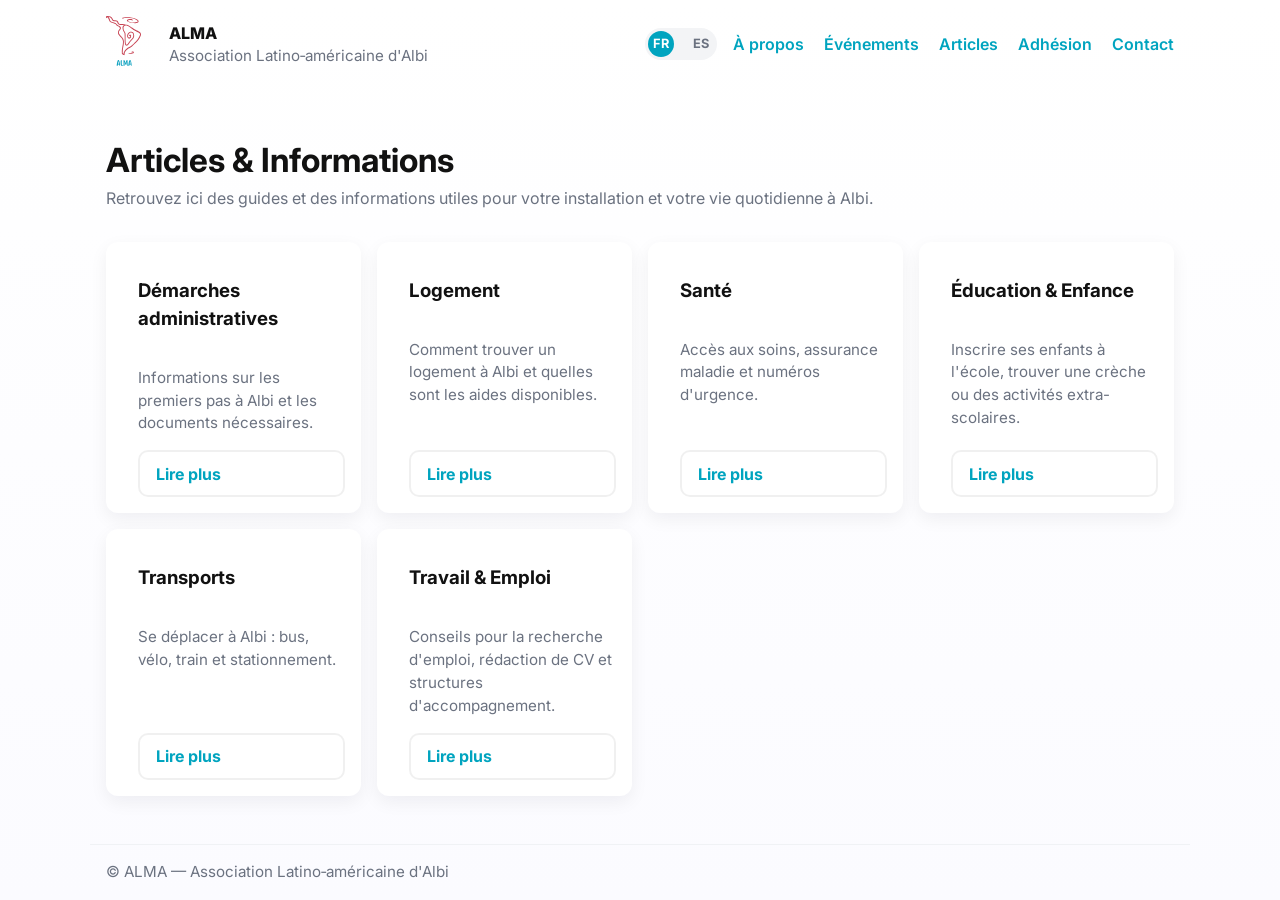
==== articles/index.html @ ea034746 "Add articles" ====
<!doctype html>
<html lang="fr">
<head>
  <meta charset="utf-8" />
  <meta name="viewport" content="width=device-width, initial-scale=1" />
  <title data-i18n="articles_page_title">Articles — ALMA</title>
  <link rel="preconnect" href="https://fonts.googleapis.com">
  <link rel="preconnect" href="https://fonts.gstatic.com" crossorigin>
  <link href="https://fonts.googleapis.com/css2?family=Inter:wght@300;400;600;800&display=swap" rel="stylesheet">
  <link rel="stylesheet" href="../style.css">
</head>
<body>
  <header class="container">
    <div class="nav" role="navigation" aria-label="Navigation principale">
      <div class="brand">
        <a href="../index.html" style="display:flex; align-items:center; gap:.75rem; color:inherit">
          <div class="logo" aria-hidden="true">
            <img src="../resources/logo_alma.svg" alt="Logo" height="50">
          </div>
          <div>
            <div style="font-weight:800">ALMA</div>
            <div class="small" data-i18n="subtitle">Association Latino‑américaine d'Albi</div>
          </div>
        </a>
      </div>

      <nav class="main-nav">
        <div id="langSwitch" class="lang-switch" role="switch" aria-checked="false" tabindex="0" aria-label="Changer de langue">
          <span class="lang-label left">FR</span>
          <span class="lang-label right">ES</span>
          <span class="lang-thumb"></span>
        </div>
        <button class="menu-btn" id="menuBtn" aria-expanded="false" aria-controls="mobileMenu">☰</button>
        <ul class="desktop-menu">
          <li><a href="../index.html#apropos" data-i18n="nav_about">À propos</a></li>
          <li><a href="../index.html#evenements" data-i18n="nav_events">Événements</a></li>
          <li><a href="../index.html#articles" data-i18n="nav_articles">Articles</a></li>
          <li><a href="../index.html#adhesion" data-i18n="nav_membership">Adhésion</a></li>
          <li><a href="../index.html#contact" data-i18n="nav_contact">Contact</a></li>
        </ul>
      </nav>
    </div>
    <div id="mobileMenu" class="mobile-menu" aria-hidden="true">
      <ul>
        <li><a href="../index.html#apropos" data-i18n="nav_about">À propos</a></li>
        <li><a href="../index.html#evenements" data-i18n="nav_events">Événements</a></li>
        <li><a href="../index.html#articles" data-i18n="nav_articles">Articles</a></li>
        <li><a href="../index.html#adhesion" data-i18n="nav_membership">Adhésion</a></li>
        <li><a href="../index.html#contact" data-i18n="nav_contact">Contact</a></li>
      </ul>
    </div>
  </header>

  <main class="container">
    <section>
      <h1 data-i18n="articles_title">Articles & Informations</h1>
      <p class="lead" data-i18n="articles_intro">Retrouvez ici des guides et des informations utiles pour votre installation et votre vie quotidienne à Albi.</p>
      
      <div class="card-grid" style="margin-top: 2rem;">
        <div class="card">
          <h3 data-i18n="art_admin_title">Démarches administratives</h3>
          <p class="small" data-i18n="art_admin_desc">Informations sur les premiers pas à Albi et les documents nécessaires.</p>
          <a href="template.html" class="btn btn-ghost" style="margin-top:auto" data-i18n="art_read_more">Lire plus</a>
        </div>
        <div class="card">
          <h3 data-i18n="art_housing_title">Logement</h3>
          <p class="small" data-i18n="art_housing_desc">Comment trouver un logement à Albi et quelles sont les aides disponibles.</p>
          <a href="template.html" class="btn btn-ghost" style="margin-top:auto" data-i18n="art_read_more">Lire plus</a>
        </div>
        <div class="card">
          <h3 data-i18n="art_health_title">Santé</h3>
          <p class="small" data-i18n="art_health_desc">Accès aux soins, assurance maladie et numéros d'urgence.</p>
          <a href="template.html" class="btn btn-ghost" style="margin-top:auto" data-i18n="art_read_more">Lire plus</a>
        </div>
        <div class="card">
            <h3 data-i18n="art_education_title">Éducation & Enfance</h3>
            <p class="small" data-i18n="art_education_desc">Inscrire ses enfants à l'école, trouver une crèche ou des activités extra-scolaires.</p>
            <a href="template.html" class="btn btn-ghost" style="margin-top:auto" data-i18n="art_read_more">Lire plus</a>
          </div>
          <div class="card">
            <h3 data-i18n="art_transport_title">Transports</h3>
            <p class="small" data-i18n="art_transport_desc">Se déplacer à Albi : bus, vélo, train et stationnement.</p>
            <a href="template.html" class="btn btn-ghost" style="margin-top:auto" data-i18n="art_read_more">Lire plus</a>
          </div>
          <div class="card">
            <h3 data-i18n="art_work_title">Travail & Emploi</h3>
            <p class="small" data-i18n="art_work_desc">Conseils pour la recherche d'emploi, rédaction de CV et structures d'accompagnement.</p>
            <a href="template.html" class="btn btn-ghost" style="margin-top:auto" data-i18n="art_read_more">Lire plus</a>
          </div>
      </div>
    </section>
  </main>

  <footer class="container">
    <div class="small">© ALMA — Association Latino‑américaine d'Albi</div>
  </footer>

  <script>
    const translations = {
      fr: {
        subtitle: "Association Latino‑américaine d'Albi",
        nav_about: "À propos",
        nav_events: "Événements",
        nav_articles: "Articles",
        nav_membership: "Adhésion",
        nav_contact: "Contact",
        articles_page_title: "Articles — ALMA",
        articles_title: "Articles & Informations",
        articles_intro: "Retrouvez ici des guides et des informations utiles pour votre installation et votre vie quotidienne à Albi.",
        art_admin_title: "Démarches administratives",
        art_admin_desc: "Informations sur les premiers pas à Albi et les documents nécessaires.",
        art_housing_title: "Logement",
        art_housing_desc: "Comment trouver un logement à Albi et quelles sont les aides disponibles.",
        art_health_title: "Santé",
        art_health_desc: "Accès aux soins, assurance maladie et numéros d'urgence.",
        art_education_title: "Éducation & Enfance",
        art_education_desc: "Inscrire ses enfants à l'école, trouver une crèche ou des activités extra-scolaires.",
        art_transport_title: "Transports",
        art_transport_desc: "Se déplacer à Albi : bus, vélo, train et stationnement.",
        art_work_title: "Travail & Emploi",
        art_work_desc: "Conseils pour la recherche d'emploi, rédaction de CV et structures d'accompagnement.",
        art_read_more: "Lire plus"
      },
      es: {
        subtitle: "Asociación Latinoamericana de Albi",
        nav_about: "Sobre nosotros",
        nav_events: "Eventos",
        nav_articles: "Artículos",
        nav_membership: "Afiliación",
        nav_contact: "Contacto",
        articles_page_title: "Artículos — ALMA",
        articles_title: "Artículos e Información",
        articles_intro: "Encuentre aquí guías e información útil para su instalación y vida diaria en Albi.",
        art_admin_title: "Trámites administrativos",
        art_admin_desc: "Información sobre los primeros pasos en Albi y los documentos necesarios.",
        art_housing_title: "Vivienda",
        art_housing_desc: "Cómo encontrar alojamiento en Albi y qué ayudas están disponibles.",
        art_health_title: "Salud",
        art_health_desc: "Acceso a la atención médica, seguro de salud y números de emergencia.",
        art_education_title: "Educación e Infancia",
        art_education_desc: "Inscribir a los niños en la escuela, encontrar una guardería o actividades extracurriculares.",
        art_transport_title: "Transporte",
        art_transport_desc: "Cómo moverse en Albi: autobús, bicicleta, tren y aparcamiento.",
        art_work_title: "Trabajo y Empleo",
        art_work_desc: "Consejos para la búsqueda de empleo, redacción de CV y estructuras de apoyo.",
        art_read_more: "Leer más"
      }
    };

    let currentLang = 'fr';
    const toggle = document.getElementById('langSwitch');

    function updateUrl(lang) {
      const url = new URL(window.location);
      url.searchParams.set('lang', lang);
      window.history.pushState({}, '', url);
    }

    function updateLang(lang, fromUserInteraction) {
      document.documentElement.lang = lang;
      document.querySelectorAll('[data-i18n]').forEach(el=>{
        const key = el.getAttribute('data-i18n');
        el.innerHTML = translations[lang][key];
      });
      if (fromUserInteraction) {
        updateUrl(lang);
      }
      toggle.classList.toggle('es', lang === 'es');
      toggle.setAttribute('aria-checked', lang === 'es');
      
      // Update links to include lang param
      document.querySelectorAll('a').forEach(a => {
          if (a.hostname === window.location.hostname) {
              const url = new URL(a.href);
              url.searchParams.set('lang', lang);
              a.href = url.toString();
          }
      });
    }

    function toggleLang(){
      currentLang = currentLang === 'fr' ? 'es' : 'fr';
      updateLang(currentLang, true);
    }

    const urlParams = new URLSearchParams(window.location.search);
    const langFromUrl = urlParams.get('lang');
    if (langFromUrl === 'es' || langFromUrl === 'fr') {
      currentLang = langFromUrl;
    } else {
      const browserLang = navigator.language.slice(0, 2);
      if (browserLang === 'es') {
        currentLang = 'es';
        updateUrl('es');
      }
    }
    updateLang(currentLang);

    toggle.addEventListener('click', toggleLang);
    toggle.addEventListener('keydown', e=>{ if(e.key==='Enter' || e.key===' ') toggleLang(); });

    const menuBtn = document.getElementById('menuBtn');
    const mobileMenu = document.getElementById('mobileMenu');

    menuBtn.addEventListener('click', () => {
      const isOpen = mobileMenu.classList.toggle('open');
      menuBtn.setAttribute('aria-expanded', isOpen);
      mobileMenu.setAttribute('aria-hidden', !isOpen);
    });
  </script>
</body>
</html>
---- style.css ----
html {
  scroll-behavior: smooth;
}

:root {
  --bg: #ffffff;
  --bg-darker: #f3f4f6;
  --muted: #6b7280;
  --accent: #00a4bf;
  --accent-2: #ce3a50;
  /* --accent: #d97706; */
  /* warm orange */
  /* --accent-2: #8b5cf6; */
  /* purple for contrast */
  --radius: 12px;
  --max-width: 1100px;
  font-family: 'Inter', system-ui, -apple-system, 'Segoe UI', Roboto, 'Helvetica Neue', Arial;
}

* {
  box-sizing: border-box
}

body {
  margin: 0;
  background: linear-gradient(180deg, #fff 0%, #fbfbff 100%);
  color: #111;
  line-height: 1.5
}

a {
  color: var(--accent);
  text-decoration: none
}

.container {
  max-width: var(--max-width);
  margin: 0 auto;
  padding: 1rem
}

/* Header */
header {
  background: transparent;
  padding: 0.6rem 0
}

.nav {
  display: flex;
  align-items: center;
  justify-content: space-between;
  gap: 1rem
}

.brand {
  display: flex;
  align-items: center;
  gap: .75rem
}

.logo {
  margin-right: 1rem;
}

nav ul {
  display: flex;
  gap: 1rem;
  margin: 0;
  padding: 0;
  list-style: none
}

nav li {
  font-weight: 600
}

.main-nav {
  display: flex;
  align-items: center;
  gap: 1rem;
}

.mobile-menu ul {
  list-style: none;
  margin: 0;
  padding: 0;
}

.mobile-menu li {
  padding: .5rem 0;
  text-align: center;
  background: var(--bg-darker);
  border-radius: var(--radius);
  margin: .5rem 0;
}

.mobile-menu li a {
  color: var(--muted);
  display: block;
  width: 100%;
  height: 100%;
}

/* mobile nav toggle */
.menu-btn {
  display: none;
  background: none;
  border: 0;
  font-size: 1.2rem
}



/* Hero */
.hero {
  display: grid;
  grid-template-columns: 1fr;
  gap: 1rem;
  align-items: center;
  padding: 2.4rem 0
}

.hero-inner {
  display: flex;
  flex-direction: column;
  gap: 1rem
}

.eyebrow {
  color: var(--muted);
  font-weight: 600
}

h1 {
  font-size: clamp(1.6rem, 2.6vw, 2.4rem);
  margin: 0
}

p.lead {
  margin: 0;
  color: var(--muted)
}

.ctas {
  display: flex;
  gap: .75rem;
  flex-wrap: wrap
}

.btn {
  display: inline-flex;
  align-items: center;
  gap: .5rem;
  padding: .6rem 1rem;
  border-radius: 10px;
  border: 0;
  cursor: pointer;
  font-weight: 700
}

.btn-primary {
  background: var(--accent);
  color: white
}

.btn-ghost {
  background: transparent;
  color: var(--accent);
  border: 2px solid rgba(0, 0, 0, 0.06)
}

/* Sections */
section {
  padding: 2rem 0
}

.card-grid {
  display: grid;
  gap: 1rem;
  grid-template-columns: repeat(auto-fit, minmax(220px, 1fr))
}

.card {
  background: white;
  border-radius: var(--radius);
  padding: 1rem;
  box-shadow: 0 6px 18px rgba(15, 23, 42, 0.06);
  display: flex; /* Make card a flex container */
  flex-direction: column; /* Stack children vertically */
}

.small {
  font-size: .95rem;
  color: var(--muted)
}

/* Contact */
form {
  display: grid;
  gap: .6rem
}

input,
textarea {
  padding: .6rem;
  border-radius: 8px;
  border: 1px solid #e6e9ef;
  font-family: inherit
}

/* align labels and fields nicely */
form label {
  display: flex;
  flex-direction: column;
  gap: .25rem
}

textarea {
  min-height: 120px;
  resize: vertical
}

footer {
  padding: 1.4rem 0;
  border-top: 1px solid #f0f2f5;
  color: var(--muted)
}

/* Responsive adjustments */
@media (min-width:800px) {
  .hero {
    grid-template-columns: 1fr 420px
  }

  .hero-inner {
    padding-right: 1rem
  }

  nav ul {
    gap: 1.25rem
  }

  .menu-btn {
    display: none
  }

  .mobile-menu {
    display: none;
  }
}

@media (max-width:799px) {
  nav ul {
    display: none
  }

  .menu-btn {
    display: inline-flex
  }

  .mobile-menu {
    overflow: hidden;
    max-height: 0;
    transition: max-height 0.3s ease-in-out;
  }

  .mobile-menu.open {
    max-height: 500px; /* arbitrary large value */
    padding: 1rem 0;
  }
}

/* language switch */
.lang-switch {
  position: relative;
  width: 72px;
  height: 32px;
  border-radius: 999px;
  background: var(--bg-darker);
  cursor: pointer;
  display: flex;
  align-items: center;
  justify-content: space-between;
  padding: 0 8px;
  font-weight: 700;
  font-size: .8rem;
  color: var(--muted)
}

.lang-switch .lang-thumb {
  position: absolute;
  top: 3px;
  left: 3px;
  width: 26px;
  height: 26px;
  border-radius: 50%;
  background: var(--accent);
  transition: transform .25s ease
}

.lang-switch.es .lang-thumb {
  transform: translateX(40px)
}

.lang-switch .lang-label {
  z-index: 1;
  transition: color .25s ease
}

.lang-switch:not(.es) .lang-label.left {
  color: white
}

.lang-switch.es .lang-label.right {
  color: white
}

/* small polish */
.muted {
  color: var(--muted)
}

.pill {
  display: inline-block;
  padding: .25rem .6rem;
  background: #f3f4f6;
  border-radius: 999px;
  font-weight: 600
}

/* New styles for card with image */
@media (min-width: 800px) {
  .card-with-image-grid {
    display: grid;
    grid-template-columns: 1fr 1fr;
    gap: 0; /* Remove gap to make columns touch */
    padding: 0; /* Remove padding from the grid container itself */
    overflow: hidden; /* Ensure border-radius clips children */
  }

  .card-with-image-grid .card-content {
    display: contents; /* Makes the wrapper part of the grid */
  }

  .card-with-image-grid .card-body {
    padding: 1rem; /* Keep padding for the text content */
    padding-left: 0;
    justify-content: center; /* Center content vertically */
    height: 100%; /* Ensure it fills the grid cell height */
  }

  .card-with-image-grid .card-image {
    width: 100%;
    height: 100%;
  }

  .card-with-image-grid .card-image img {
    width: 100%;
    height: 100%;
    object-fit: cover;
    border-radius: 0 var(--radius) var(--radius) 0; /* Rounded corners on the right side */
  }

  .card {
    padding-left: 2rem;
  }
}

/* Fallback for smaller screens */
@media (max-width: 799px) {
  .card-with-image-grid .card-content {
    display: flex;
    flex-direction: column;
    gap: 1rem;
  }

  .card-with-image-grid .card-image {
    width: 100%;
  }

  .card-with-image-grid .card-image img {
    width: 100%;
    border-radius: var(--radius);
  }
}
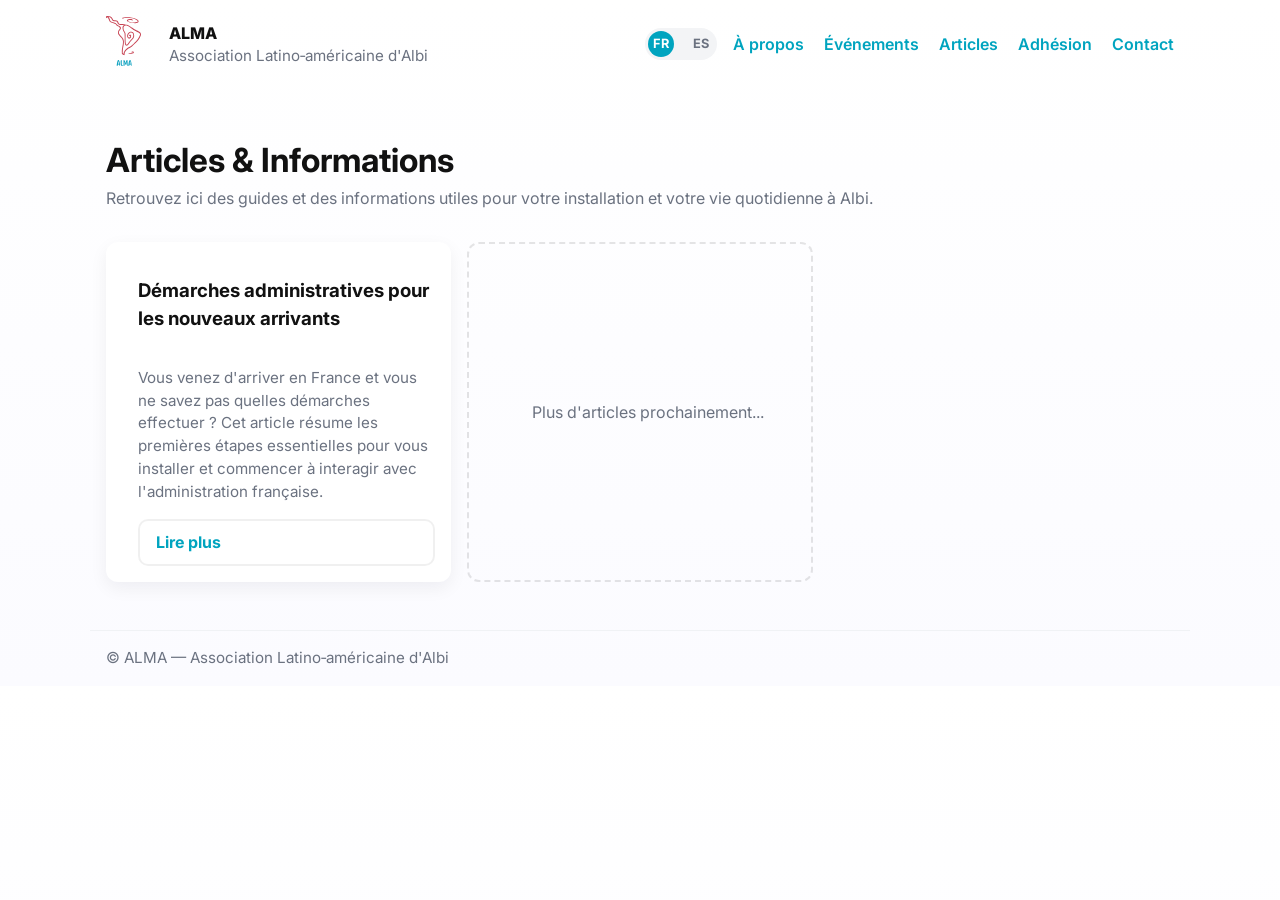
==== commit a6ff6d9f: "Fix article grid and add an article" ====
--- a/articles/index.html
+++ b/articles/index.html
@@ -56,37 +56,16 @@
       <h1 data-i18n="articles_title">Articles & Informations</h1>
       <p class="lead" data-i18n="articles_intro">Retrouvez ici des guides et des informations utiles pour votre installation et votre vie quotidienne à Albi.</p>
       
-      <div class="card-grid" style="margin-top: 2rem;">
+      <div class="card-grid card-grid-articles" style="margin-top: 2rem;">
+        
         <div class="card">
-          <h3 data-i18n="art_admin_title">Démarches administratives</h3>
-          <p class="small" data-i18n="art_admin_desc">Informations sur les premiers pas à Albi et les documents nécessaires.</p>
-          <a href="template.html" class="btn btn-ghost" style="margin-top:auto" data-i18n="art_read_more">Lire plus</a>
+          <h3 data-i18n="art_0_title">Démarches administratives pour les nouveaux arrivants</h3>
+          <div class="small" data-i18n="art_0_desc"><p>Vous venez d'arriver en France et vous ne savez pas quelles démarches effectuer ? Cet article résume les premières étapes essentielles pour vous installer et commencer à interagir avec l'administration française.</p></div>
+          <a href="démarches-administratives-pour-les-nouveaux-arrivants.html" class="btn btn-ghost" style="margin-top:auto" data-i18n="art_read_more">Lire plus</a>
         </div>
-        <div class="card">
-          <h3 data-i18n="art_housing_title">Logement</h3>
-          <p class="small" data-i18n="art_housing_desc">Comment trouver un logement à Albi et quelles sont les aides disponibles.</p>
-          <a href="template.html" class="btn btn-ghost" style="margin-top:auto" data-i18n="art_read_more">Lire plus</a>
+        <div class="card" style="justify-content: center; align-items: center; border: 2px dashed rgba(0,0,0,0.1); box-shadow: none; background: transparent; text-align: center; min-height: 200px;">
+          <p class="muted" data-i18n="more_articles_soon">Plus d'articles prochainement...</p>
         </div>
-        <div class="card">
-          <h3 data-i18n="art_health_title">Santé</h3>
-          <p class="small" data-i18n="art_health_desc">Accès aux soins, assurance maladie et numéros d'urgence.</p>
-          <a href="template.html" class="btn btn-ghost" style="margin-top:auto" data-i18n="art_read_more">Lire plus</a>
-        </div>
-        <div class="card">
-            <h3 data-i18n="art_education_title">Éducation & Enfance</h3>
-            <p class="small" data-i18n="art_education_desc">Inscrire ses enfants à l'école, trouver une crèche ou des activités extra-scolaires.</p>
-            <a href="template.html" class="btn btn-ghost" style="margin-top:auto" data-i18n="art_read_more">Lire plus</a>
-          </div>
-          <div class="card">
-            <h3 data-i18n="art_transport_title">Transports</h3>
-            <p class="small" data-i18n="art_transport_desc">Se déplacer à Albi : bus, vélo, train et stationnement.</p>
-            <a href="template.html" class="btn btn-ghost" style="margin-top:auto" data-i18n="art_read_more">Lire plus</a>
-          </div>
-          <div class="card">
-            <h3 data-i18n="art_work_title">Travail & Emploi</h3>
-            <p class="small" data-i18n="art_work_desc">Conseils pour la recherche d'emploi, rédaction de CV et structures d'accompagnement.</p>
-            <a href="template.html" class="btn btn-ghost" style="margin-top:auto" data-i18n="art_read_more">Lire plus</a>
-          </div>
       </div>
     </section>
   </main>
@@ -97,55 +76,37 @@
 
   <script>
     const translations = {
-      fr: {
-        subtitle: "Association Latino‑américaine d'Albi",
-        nav_about: "À propos",
-        nav_events: "Événements",
-        nav_articles: "Articles",
-        nav_membership: "Adhésion",
-        nav_contact: "Contact",
-        articles_page_title: "Articles — ALMA",
-        articles_title: "Articles & Informations",
-        articles_intro: "Retrouvez ici des guides et des informations utiles pour votre installation et votre vie quotidienne à Albi.",
-        art_admin_title: "Démarches administratives",
-        art_admin_desc: "Informations sur les premiers pas à Albi et les documents nécessaires.",
-        art_housing_title: "Logement",
-        art_housing_desc: "Comment trouver un logement à Albi et quelles sont les aides disponibles.",
-        art_health_title: "Santé",
-        art_health_desc: "Accès aux soins, assurance maladie et numéros d'urgence.",
-        art_education_title: "Éducation & Enfance",
-        art_education_desc: "Inscrire ses enfants à l'école, trouver une crèche ou des activités extra-scolaires.",
-        art_transport_title: "Transports",
-        art_transport_desc: "Se déplacer à Albi : bus, vélo, train et stationnement.",
-        art_work_title: "Travail & Emploi",
-        art_work_desc: "Conseils pour la recherche d'emploi, rédaction de CV et structures d'accompagnement.",
-        art_read_more: "Lire plus"
-      },
-      es: {
-        subtitle: "Asociación Latinoamericana de Albi",
-        nav_about: "Sobre nosotros",
-        nav_events: "Eventos",
-        nav_articles: "Artículos",
-        nav_membership: "Afiliación",
-        nav_contact: "Contacto",
-        articles_page_title: "Artículos — ALMA",
-        articles_title: "Artículos e Información",
-        articles_intro: "Encuentre aquí guías e información útil para su instalación y vida diaria en Albi.",
-        art_admin_title: "Trámites administrativos",
-        art_admin_desc: "Información sobre los primeros pasos en Albi y los documentos necesarios.",
-        art_housing_title: "Vivienda",
-        art_housing_desc: "Cómo encontrar alojamiento en Albi y qué ayudas están disponibles.",
-        art_health_title: "Salud",
-        art_health_desc: "Acceso a la atención médica, seguro de salud y números de emergencia.",
-        art_education_title: "Educación e Infancia",
-        art_education_desc: "Inscribir a los niños en la escuela, encontrar una guardería o actividades extracurriculares.",
-        art_transport_title: "Transporte",
-        art_transport_desc: "Cómo moverse en Albi: autobús, bicicleta, tren y aparcamiento.",
-        art_work_title: "Trabajo y Empleo",
-        art_work_desc: "Consejos para la búsqueda de empleo, redacción de CV y estructuras de apoyo.",
-        art_read_more: "Leer más"
-      }
-    };
+  "fr": {
+    "subtitle": "Association Latino‑américaine d'Albi",
+    "nav_about": "À propos",
+    "nav_events": "Événements",
+    "nav_articles": "Articles",
+    "nav_membership": "Adhésion",
+    "nav_contact": "Contact",
+    "articles_page_title": "Articles — ALMA",
+    "articles_title": "Articles & Informations",
+    "articles_intro": "Retrouvez ici des guides et des informations utiles pour votre installation et votre vie quotidienne à Albi.",
+    "art_read_more": "Lire plus",
+    "art_0_title": "Démarches administratives pour les nouveaux arrivants",
+    "art_0_desc": "<p>Vous venez d'arriver en France et vous ne savez pas quelles démarches effectuer ? Cet article résume les premières étapes essentielles pour vous installer et commencer à interagir avec l'administration française.</p>",
+    "more_articles_soon": "Plus d'articles prochainement..."
+  },
+  "es": {
+    "subtitle": "Asociación Latinoamericana de Albi",
+    "nav_about": "Sobre nosotros",
+    "nav_events": "Eventos",
+    "nav_articles": "Artículos",
+    "nav_membership": "Afiliación",
+    "nav_contact": "Contacto",
+    "articles_page_title": "Artículos — ALMA",
+    "articles_title": "Artículos e Información",
+    "articles_intro": "Encuentre aquí guías e información útil para su instalación y vida diaria en Albi.",
+    "art_read_more": "Leer más",
+    "art_0_title": "Trámites administrativos para los recién llegados",
+    "art_0_desc": "<p>¿Recién llegas a Francia y no sabes qué trámites tienes que hacer? Este artículo resume los primeros pasos esenciales para instalarte y empezar a interactuar con la administración francesa.</p>",
+    "more_articles_soon": "Más artículos próximamente..."
+  }
+};
 
     let currentLang = 'fr';
     const toggle = document.getElementById('langSwitch');
@@ -160,7 +121,9 @@
       document.documentElement.lang = lang;
       document.querySelectorAll('[data-i18n]').forEach(el=>{
         const key = el.getAttribute('data-i18n');
-        el.innerHTML = translations[lang][key];
+        if (translations[lang][key]) {
+          el.innerHTML = translations[lang][key];
+        }
       });
       if (fromUserInteraction) {
         updateUrl(lang);
--- a/style.css
+++ b/style.css
@@ -180,6 +180,22 @@
   grid-template-columns: repeat(auto-fit, minmax(220px, 1fr))
 }
 
+.card-grid-articles {
+  grid-template-columns: 1fr;
+}
+
+@media (min-width: 600px) {
+  .card-grid-articles {
+    grid-template-columns: repeat(2, 1fr);
+  }
+}
+
+@media (min-width: 900px) {
+  .card-grid-articles {
+    grid-template-columns: repeat(3, 1fr);
+  }
+}
+
 .card {
   background: white;
   border-radius: var(--radius);
